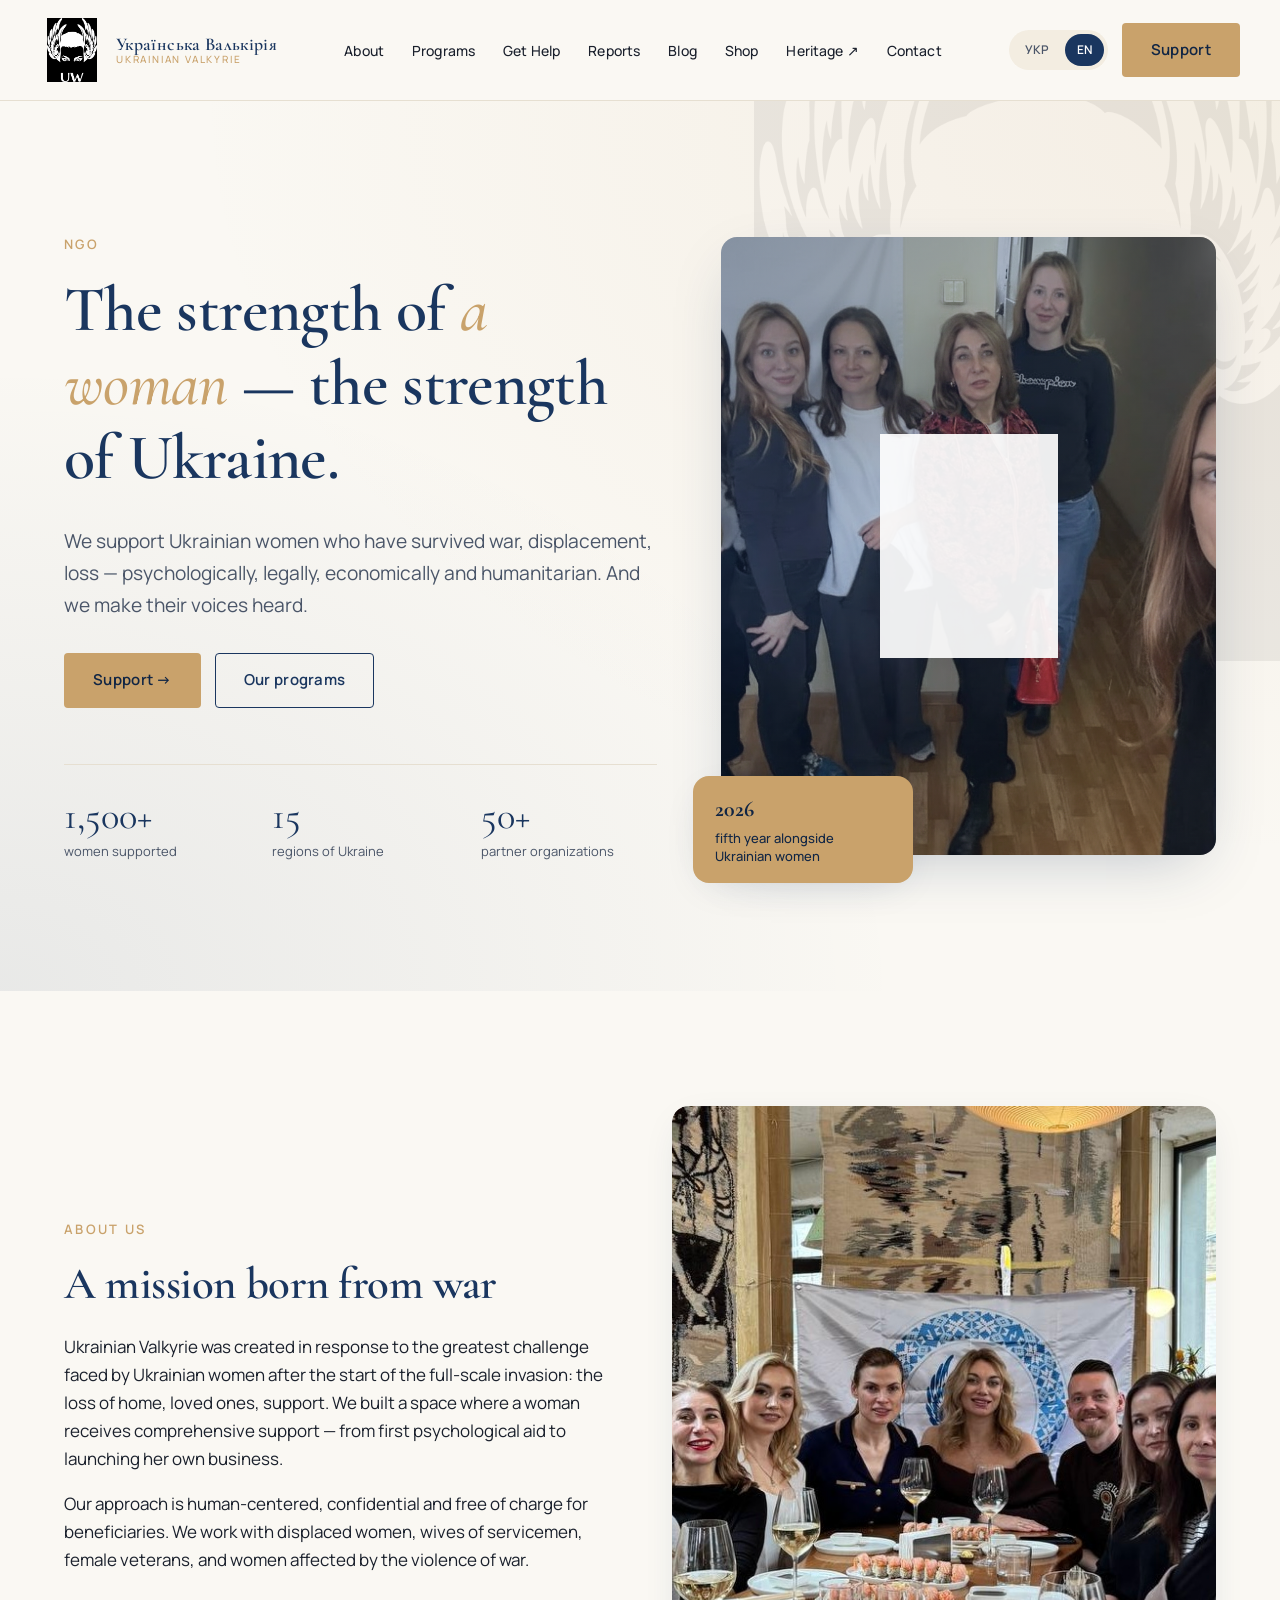
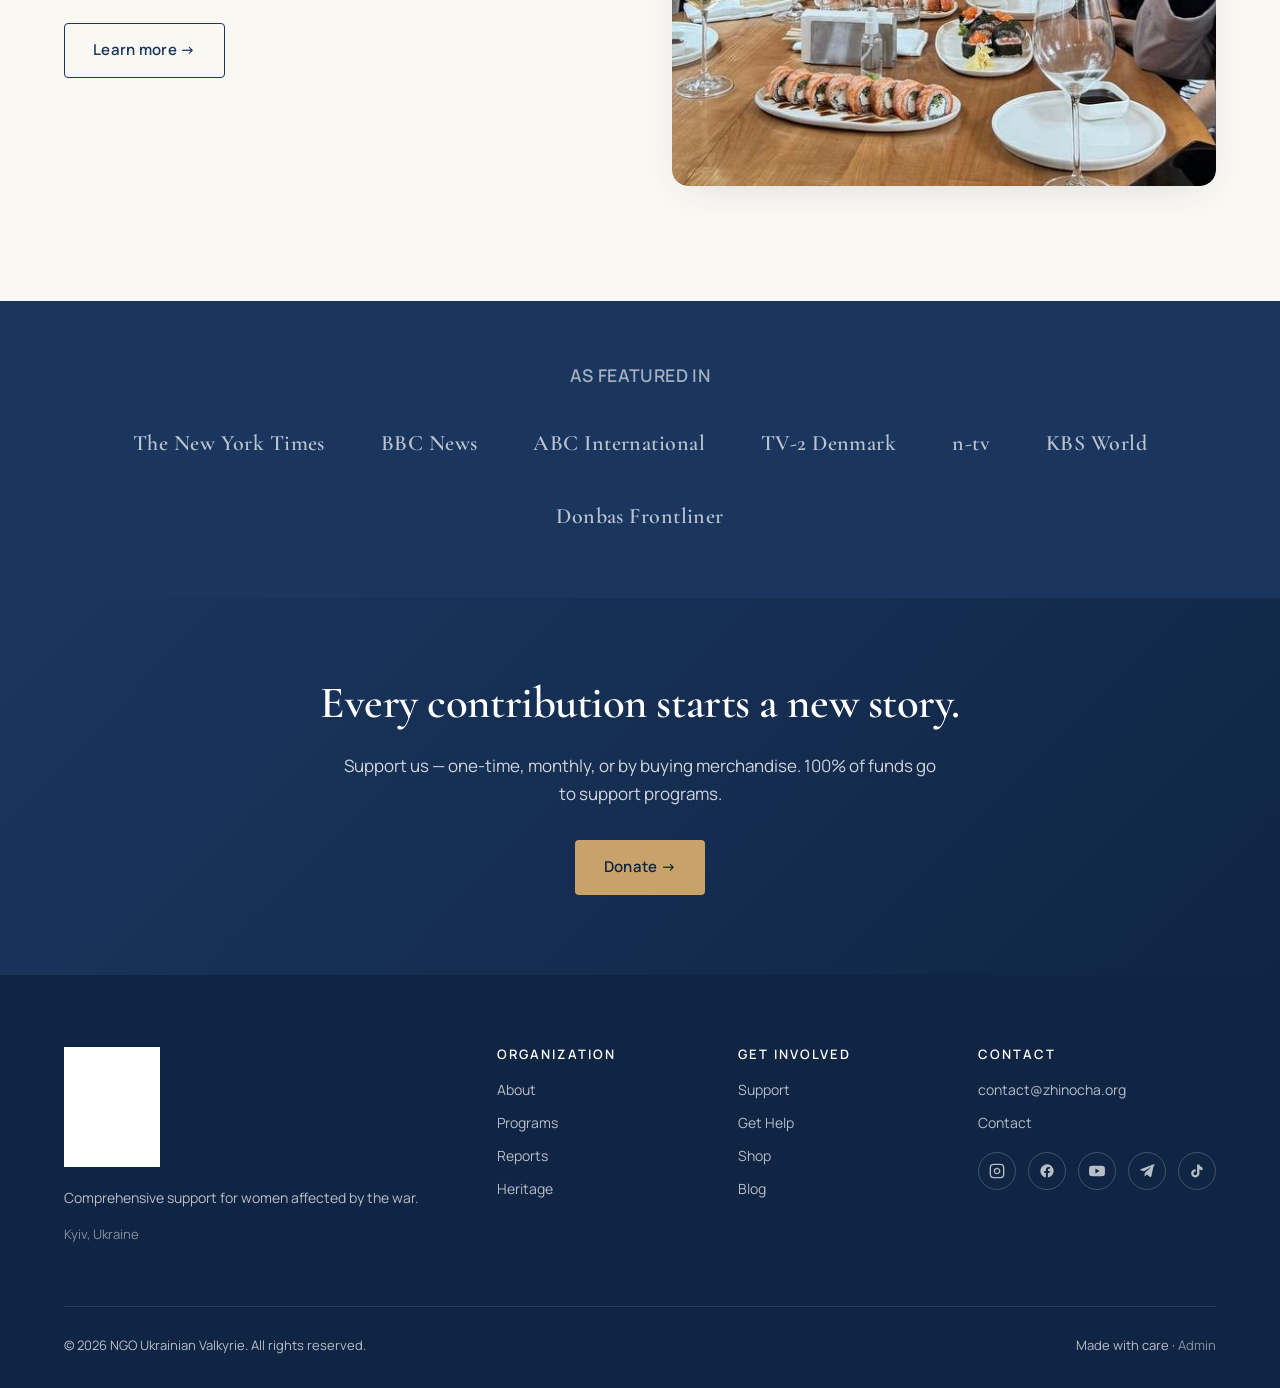
==== en/index.html @ cd6c8b10 "Initial site: Ukrainian Valkyrie Static multi-page site with: - 12 pages (UA) + EN homepage - Blog w" ====
<!DOCTYPE html>
<html lang="en">
<head>
  <meta charset="UTF-8">
  <meta name="viewport" content="width=device-width, initial-scale=1.0">
  <title>Ukrainian Valkyrie — supporting women affected by war</title>
  <meta name="description" content="Ukrainian Valkyrie NGO — psychological, legal, humanitarian and economic support for Ukrainian women affected by the war.">
  <link rel="icon" type="image/png" href="../public/images/logo.png">
  <link href="https://fonts.googleapis.com/css2?family=Cormorant+Garamond:ital,wght@0,400;0,500;0,600;0,700;1,500&family=Manrope:wght@400;500;600;700&display=swap" rel="stylesheet">
  <link rel="stylesheet" href="../assets/css/styles.css">
</head>
<body>
  <div id="site-header"></div>

  <section class="hero">
    <div class="container hero-grid">
      <div class="hero-content">
        <span class="eyebrow">NGO</span>
        <h1>The strength of <strong>a woman</strong> — the strength of Ukraine.</h1>
        <p class="lead">We support Ukrainian women who have survived war, displacement, loss — psychologically, legally, economically and humanitarian. And we make their voices heard.</p>
        <div class="hero-actions">
          <a href="donate.html" class="btn btn-gold">Support →</a>
          <a href="programs.html" class="btn btn-outline">Our programs</a>
        </div>
        <div class="hero-stats">
          <div class="hero-stat"><span class="num">1,500+</span><span class="label">women supported</span></div>
          <div class="hero-stat"><span class="num">15</span><span class="label">regions of Ukraine</span></div>
          <div class="hero-stat"><span class="num">50+</span><span class="label">partner organizations</span></div>
        </div>
      </div>
      <div class="hero-visual">
        <div class="frame" style="background: url('../public/images/impact-community.jpg') center/cover no-repeat;">
          <div style="position:absolute; inset:0; background: linear-gradient(135deg, rgba(26,54,95,0.45), rgba(26,54,95,0.15));"></div>
          <img src="../public/images/logo.png" alt="" style="position:relative; z-index:1; width:36%; opacity:0.92;">
        </div>
        <div class="badge">
          <strong>2026</strong>
          fifth year alongside Ukrainian women
        </div>
      </div>
    </div>
  </section>

  <section class="section">
    <div class="container">
      <div class="two-col">
        <div>
          <span class="eyebrow">About us</span>
          <h2>A mission born from war</h2>
          <p>Ukrainian Valkyrie was created in response to the greatest challenge faced by Ukrainian women after the start of the full-scale invasion: the loss of home, loved ones, support. We built a space where a woman receives comprehensive support — from first psychological aid to launching her own business.</p>
          <p>Our approach is human-centered, confidential and free of charge for beneficiaries. We work with displaced women, wives of servicemen, female veterans, and women affected by the violence of war.</p>
          <a href="../en/index.html" class="btn btn-outline mt-32">Learn more →</a>
        </div>
        <div style="aspect-ratio: 4/5; border-radius: var(--radius-lg); overflow: hidden; box-shadow: var(--shadow-soft);">
          <img src="../public/images/mission-team.jpg" alt="" style="width: 100%; height: 100%; object-fit: cover;">
        </div>
      </div>
    </div>
  </section>

  <section class="press-band">
    <div class="container">
      <h4>As featured in</h4>
      <div class="press-logos">
        <a href="https://www.nytimes.com/" target="_blank">The New York Times</a>
        <a href="https://www.bbc.com/" target="_blank">BBC News</a>
        <a href="https://www.abc.es/" target="_blank">ABC International</a>
        <a href="https://nyheder.tv2.dk/" target="_blank">TV-2 Denmark</a>
        <a href="https://www.n-tv.de/" target="_blank">n-tv</a>
        <a href="https://www.youtube.com/" target="_blank">KBS World</a>
        <a href="https://www.frontliner.com.ua/" target="_blank">Donbas Frontliner</a>
      </div>
    </div>
  </section>

  <section class="cta-band">
    <div class="container">
      <h2>Every contribution starts a new story.</h2>
      <p>Support us — one-time, monthly, or by buying merchandise. 100% of funds go to support programs.</p>
      <a href="donate.html" class="btn btn-gold">Donate →</a>
    </div>
  </section>

  <div id="site-footer"></div>
  <script src="../assets/js/main.js"></script>
</body>
</html>
---- assets/css/styles.css ----
/* ==========================================
   Українська Валькірія — brand styles
   ========================================== */

:root {
  --uv-navy: #1a365f;
  --uv-navy-dark: #102544;
  --uv-navy-light: #2c4f80;
  --uv-gold: #c9a26b;
  --uv-gold-soft: #e8d3b0;
  --uv-cream: #faf8f3;
  --uv-cream-warm: #f3ede1;
  --uv-ink: #1a202c;
  --uv-ink-soft: #4a5568;
  --uv-line: #e6dfd1;
  --uv-white: #ffffff;
  --uv-rose: #c97b8b;
  --uv-rose-soft: #f3dfe2;

  --font-display: 'Cormorant Garamond', 'Playfair Display', Georgia, serif;
  --font-body: 'Manrope', 'Inter', -apple-system, sans-serif;

  --container: 1200px;
  --radius: 4px;
  --radius-lg: 16px;
  --shadow-soft: 0 10px 40px -15px rgba(26, 54, 95, 0.18);
  --shadow-lift: 0 20px 60px -20px rgba(26, 54, 95, 0.28);
}

* { box-sizing: border-box; }

html { scroll-behavior: smooth; }

body {
  margin: 0;
  font-family: var(--font-body);
  font-size: 17px;
  line-height: 1.65;
  color: var(--uv-ink);
  background: var(--uv-cream);
  -webkit-font-smoothing: antialiased;
  text-rendering: optimizeLegibility;
}

img { max-width: 100%; display: block; }

a { color: var(--uv-navy); text-decoration: none; transition: color .2s ease; }
a:hover { color: var(--uv-gold); }

h1, h2, h3, h4 {
  font-family: var(--font-display);
  font-weight: 600;
  color: var(--uv-navy);
  line-height: 1.15;
  letter-spacing: -0.01em;
  margin: 0 0 0.5em;
}
h1 { font-size: clamp(2.4rem, 5vw, 4.2rem); }
h2 { font-size: clamp(1.9rem, 3.5vw, 2.8rem); }
h3 { font-size: clamp(1.3rem, 2vw, 1.55rem); }
h4 { font-size: 1.1rem; font-family: var(--font-body); font-weight: 600; letter-spacing: 0.02em; text-transform: uppercase; color: var(--uv-ink-soft); }

p { margin: 0 0 1em; }

.container { width: 100%; max-width: var(--container); margin: 0 auto; padding: 0 24px; }
.container-wide { max-width: 1400px; }

.section { padding: clamp(64px, 9vw, 120px) 0; }
.section-tight { padding: clamp(40px, 6vw, 80px) 0; }

.eyebrow {
  font-size: 13px;
  font-weight: 600;
  letter-spacing: 0.18em;
  text-transform: uppercase;
  color: var(--uv-gold);
  margin-bottom: 18px;
  display: inline-block;
}

.lead { font-size: 1.2rem; color: var(--uv-ink-soft); max-width: 640px; }

/* ==========================================
   Buttons
   ========================================== */
.btn {
  display: inline-flex;
  align-items: center;
  gap: 10px;
  padding: 14px 28px;
  font-family: var(--font-body);
  font-size: 15px;
  font-weight: 600;
  letter-spacing: 0.02em;
  border: 1.5px solid transparent;
  border-radius: var(--radius);
  cursor: pointer;
  transition: all .25s ease;
  text-decoration: none;
}
.btn-primary { background: var(--uv-navy); color: var(--uv-white); }
.btn-primary:hover { background: var(--uv-navy-dark); color: var(--uv-white); transform: translateY(-1px); box-shadow: var(--shadow-soft); }
.btn-gold { background: var(--uv-gold); color: var(--uv-navy-dark); }
.btn-gold:hover { background: #b58c52; color: var(--uv-white); }
.btn-outline { background: transparent; border-color: var(--uv-navy); color: var(--uv-navy); }
.btn-outline:hover { background: var(--uv-navy); color: var(--uv-white); }
.btn-ghost { background: rgba(255,255,255,0.1); border-color: rgba(255,255,255,0.4); color: var(--uv-white); }
.btn-ghost:hover { background: rgba(255,255,255,0.2); color: var(--uv-white); }

/* ==========================================
   Header
   ========================================== */
.site-header {
  position: sticky;
  top: 0;
  z-index: 50;
  background: rgba(250, 248, 243, 0.92);
  backdrop-filter: saturate(180%) blur(12px);
  -webkit-backdrop-filter: saturate(180%) blur(12px);
  border-bottom: 1px solid var(--uv-line);
}
.nav {
  display: flex;
  align-items: center;
  justify-content: space-between;
  gap: 32px;
  padding: 18px 0;
}
.nav-brand {
  display: flex;
  align-items: center;
  gap: 12px;
  font-family: var(--font-display);
  font-weight: 600;
  font-size: 18px;
  color: var(--uv-navy);
  letter-spacing: 0.02em;
}
.nav-brand img { width: 64px; height: 64px; object-fit: contain; }
.nav-brand-text { display: flex; flex-direction: column; line-height: 1.05; }
.nav-brand-text small { font-family: var(--font-body); font-size: 10px; font-weight: 500; letter-spacing: 0.18em; text-transform: uppercase; color: var(--uv-gold); }

.nav-menu { display: flex; align-items: center; gap: 28px; list-style: none; margin: 0; padding: 0; }
.nav-menu a {
  font-size: 14px;
  font-weight: 500;
  color: var(--uv-ink);
  letter-spacing: 0.01em;
  position: relative;
  padding: 6px 0;
}
.nav-menu a:hover { color: var(--uv-navy); }
.nav-menu a.active::after {
  content: '';
  position: absolute;
  bottom: -2px;
  left: 0;
  right: 0;
  height: 1.5px;
  background: var(--uv-gold);
}

.nav-actions { display: flex; align-items: center; gap: 14px; }
.lang-switch { display: flex; gap: 4px; padding: 4px; background: var(--uv-cream-warm); border-radius: 999px; }
.lang-switch a { font-size: 12px; font-weight: 600; padding: 6px 12px; border-radius: 999px; color: var(--uv-ink-soft); }
.lang-switch a.active { background: var(--uv-navy); color: var(--uv-white); }

.nav-toggle { display: none; background: none; border: 0; cursor: pointer; padding: 8px; }
.nav-toggle span { display: block; width: 24px; height: 2px; background: var(--uv-navy); margin: 5px 0; transition: all .25s ease; }

@media (max-width: 980px) {
  .nav-menu, .nav-actions .lang-switch { display: none; }
  .nav-toggle { display: block; }
  .nav-actions .btn { display: none; }
  .nav-menu.is-open {
    display: flex;
    position: absolute;
    top: 100%;
    left: 0;
    right: 0;
    flex-direction: column;
    background: var(--uv-cream);
    padding: 24px;
    gap: 18px;
    border-bottom: 1px solid var(--uv-line);
  }
}

/* ==========================================
   Hero
   ========================================== */
.hero {
  position: relative;
  padding: clamp(80px, 10vw, 140px) 0 clamp(80px, 10vw, 140px);
  background:
    radial-gradient(ellipse at top right, rgba(201, 162, 107, 0.12), transparent 60%),
    radial-gradient(ellipse at bottom left, rgba(26, 54, 95, 0.08), transparent 50%),
    var(--uv-cream);
  overflow: hidden;
}
.hero::before {
  content: '';
  position: absolute;
  top: -160px;
  right: -120px;
  width: 720px;
  height: 720px;
  background: url('../../public/images/logo.png') center/contain no-repeat;
  opacity: 0.06;
  pointer-events: none;
}
.hero-grid { display: grid; grid-template-columns: 1.2fr 1fr; gap: 64px; align-items: center; position: relative; z-index: 1; }
.hero-content h1 strong { color: var(--uv-gold); font-style: italic; font-weight: 500; }
.hero-actions { display: flex; gap: 14px; margin-top: 32px; flex-wrap: wrap; }
.hero-stats { display: grid; grid-template-columns: repeat(3, 1fr); gap: 32px; margin-top: 56px; padding-top: 32px; border-top: 1px solid var(--uv-line); }
.hero-stat .num { font-family: var(--font-display); font-size: 2.4rem; color: var(--uv-navy); display: block; line-height: 1; }
.hero-stat .label { font-size: 13px; color: var(--uv-ink-soft); margin-top: 6px; display: block; }

.hero-visual { position: relative; aspect-ratio: 4/5; }
.hero-visual .frame {
  position: absolute; inset: 0;
  background: linear-gradient(135deg, var(--uv-navy), var(--uv-navy-light));
  border-radius: var(--radius-lg);
  overflow: hidden;
  box-shadow: var(--shadow-lift);
  display: flex; align-items: center; justify-content: center;
}
.hero-visual .frame img { width: 92%; height: auto; opacity: 1; filter: brightness(0) invert(1); }
.hero-visual .badge {
  position: absolute;
  bottom: -28px; left: -28px;
  background: var(--uv-gold);
  color: var(--uv-navy-dark);
  padding: 18px 22px;
  border-radius: var(--radius-lg);
  box-shadow: var(--shadow-soft);
  font-size: 13px;
  max-width: 220px;
  font-weight: 500;
  line-height: 1.4;
}
.hero-visual .badge strong { display: block; font-family: var(--font-display); font-size: 22px; margin-bottom: 4px; }

@media (max-width: 900px) {
  .hero-grid { grid-template-columns: 1fr; gap: 48px; }
  .hero-visual { max-width: 420px; margin: 0 auto; }
  .hero-stats { grid-template-columns: repeat(3, 1fr); gap: 16px; }
}

/* ==========================================
   Programs / cards
   ========================================== */
.cards { display: grid; grid-template-columns: repeat(auto-fit, minmax(260px, 1fr)); gap: 24px; }
.card {
  background: var(--uv-white);
  border: 1px solid var(--uv-line);
  border-radius: var(--radius-lg);
  padding: 36px 28px;
  transition: all .3s ease;
}
.card:hover { transform: translateY(-4px); box-shadow: var(--shadow-soft); border-color: var(--uv-gold-soft); }
.card-icon {
  width: 56px; height: 56px;
  background: var(--uv-cream-warm);
  border-radius: 12px;
  display: flex; align-items: center; justify-content: center;
  color: var(--uv-navy);
  margin-bottom: 24px;
  font-size: 26px;
}
.card h3 { margin-bottom: 12px; }
.card p { color: var(--uv-ink-soft); font-size: 15px; margin: 0; }

/* ==========================================
   Section header
   ========================================== */
.sec-head { text-align: center; max-width: 720px; margin: 0 auto 64px; }
.sec-head .eyebrow { display: block; }

/* ==========================================
   Values
   ========================================== */
.values-grid { display: grid; grid-template-columns: repeat(auto-fit, minmax(200px, 1fr)); gap: 32px; }
.value-item { text-align: center; padding: 24px 16px; }
.value-num { font-family: var(--font-display); font-size: 48px; color: var(--uv-gold); display: block; line-height: 1; }
.value-item h4 { color: var(--uv-navy); font-size: 1.1rem; font-family: var(--font-display); text-transform: none; letter-spacing: 0; margin-top: 14px; margin-bottom: 6px; }
.value-item p { font-size: 14px; color: var(--uv-ink-soft); margin: 0; }

/* ==========================================
   Press / partners
   ========================================== */
.press-band { background: var(--uv-navy); color: var(--uv-white); padding: 64px 0; }
.press-band h4 { color: rgba(255,255,255,0.6); text-align: center; margin-bottom: 40px; }
.press-logos { display: flex; flex-wrap: wrap; justify-content: center; align-items: center; gap: 36px 56px; }
.press-logos a { color: var(--uv-white); font-family: var(--font-display); font-size: 22px; font-weight: 600; opacity: 0.7; transition: opacity .2s ease; letter-spacing: 0.02em; }
.press-logos a:hover { opacity: 1; color: var(--uv-gold-soft); }

.partners-grid {
  display: grid;
  grid-template-columns: repeat(auto-fill, minmax(180px, 1fr));
  gap: 16px;
}
.partner {
  background: var(--uv-white);
  border: 1px solid var(--uv-line);
  border-radius: var(--radius);
  padding: 28px 16px;
  text-align: center;
  font-weight: 500;
  font-size: 14px;
  color: var(--uv-ink-soft);
  transition: all .25s ease;
  min-height: 100px;
  display: flex; align-items: center; justify-content: center;
}
.partner:hover { border-color: var(--uv-gold); color: var(--uv-navy); }
.partners-more { display: none; }
.partners-more.is-visible { display: contents; }
.partners-toggle { display: block; margin: 32px auto 0; }

/* ==========================================
   Testimonials
   ========================================== */
.testimonials { background: var(--uv-cream-warm); }
.t-grid { display: grid; grid-template-columns: repeat(auto-fit, minmax(300px, 1fr)); gap: 24px; }
.t-card {
  background: var(--uv-white);
  border-radius: var(--radius-lg);
  padding: 32px;
  box-shadow: var(--shadow-soft);
  position: relative;
}
.t-card::before {
  content: '“';
  font-family: var(--font-display);
  font-size: 80px;
  color: var(--uv-gold);
  position: absolute;
  top: -20px;
  left: 16px;
  line-height: 1;
}
.t-quote { font-family: var(--font-display); font-size: 1.15rem; color: var(--uv-ink); line-height: 1.45; font-style: italic; margin-bottom: 20px; }
.t-author { display: flex; align-items: center; gap: 14px; margin-top: 24px; }
.t-avatar { width: 44px; height: 44px; border-radius: 50%; background: var(--uv-cream-warm); display: flex; align-items: center; justify-content: center; font-weight: 600; color: var(--uv-navy); }
.t-author-meta strong { display: block; font-weight: 600; font-size: 15px; }
.t-author-meta span { font-size: 13px; color: var(--uv-ink-soft); }

/* ==========================================
   CTA band
   ========================================== */
.cta-band {
  background: linear-gradient(135deg, var(--uv-navy), var(--uv-navy-dark));
  color: var(--uv-white);
  padding: 80px 0;
  text-align: center;
}
.cta-band h2 { color: var(--uv-white); }
.cta-band p { color: rgba(255,255,255,0.8); max-width: 600px; margin: 0 auto 32px; }

/* ==========================================
   Footer
   ========================================== */
.site-footer {
  background: var(--uv-navy-dark);
  color: rgba(255,255,255,0.7);
  padding: 72px 0 32px;
  font-size: 14px;
}
.site-footer h4 { color: var(--uv-white); font-size: 13px; letter-spacing: 0.16em; }
.site-footer a { color: rgba(255,255,255,0.7); }
.site-footer a:hover { color: var(--uv-gold); }
.footer-grid { display: grid; grid-template-columns: 2fr 1fr 1fr 1fr; gap: 48px; padding-bottom: 48px; border-bottom: 1px solid rgba(255,255,255,0.1); }
.footer-brand img { width: 96px; margin-bottom: 20px; filter: brightness(0) invert(1); }
.footer-brand p { line-height: 1.6; }
.footer-col ul { list-style: none; padding: 0; margin: 16px 0 0; display: flex; flex-direction: column; gap: 10px; }
.footer-bottom { padding-top: 28px; display: flex; justify-content: space-between; align-items: center; flex-wrap: wrap; gap: 16px; font-size: 13px; }
.footer-social { display: flex; gap: 12px; }
.footer-social a {
  width: 38px; height: 38px;
  border: 1px solid rgba(255,255,255,0.2);
  border-radius: 50%;
  display: flex; align-items: center; justify-content: center;
  transition: all .25s ease;
}
.footer-social a:hover { background: var(--uv-gold); border-color: var(--uv-gold); color: var(--uv-navy-dark); }
@media (max-width: 800px) {
  .footer-grid { grid-template-columns: 1fr 1fr; gap: 32px; }
}

/* ==========================================
   Page hero (sub-pages)
   ========================================== */
.page-hero {
  background: linear-gradient(135deg, var(--uv-cream-warm), var(--uv-cream));
  padding: clamp(80px, 9vw, 140px) 0 clamp(48px, 6vw, 80px);
  text-align: center;
  border-bottom: 1px solid var(--uv-line);
}
.page-hero p { max-width: 640px; margin: 16px auto 0; color: var(--uv-ink-soft); font-size: 1.1rem; }

/* ==========================================
   Two-column content
   ========================================== */
.two-col { display: grid; grid-template-columns: 1fr 1fr; gap: 64px; align-items: center; }
.two-col img { border-radius: var(--radius-lg); box-shadow: var(--shadow-soft); }
@media (max-width: 800px) { .two-col { grid-template-columns: 1fr; gap: 32px; } }

/* ==========================================
   Team
   ========================================== */
.team-grid { display: grid; grid-template-columns: repeat(auto-fit, minmax(220px, 1fr)); gap: 32px; }
.team-member { text-align: center; }
.team-photo {
  width: 160px; height: 160px;
  border-radius: 50%;
  margin: 0 auto 20px;
  background: linear-gradient(135deg, var(--uv-cream-warm), var(--uv-gold-soft));
  display: flex; align-items: center; justify-content: center;
  font-family: var(--font-display);
  font-size: 48px;
  color: var(--uv-navy);
  border: 4px solid var(--uv-white);
  box-shadow: var(--shadow-soft);
}
.team-name { font-family: var(--font-display); font-size: 1.25rem; color: var(--uv-navy); margin: 0 0 4px; }
.team-role { font-size: 13px; letter-spacing: 0.1em; text-transform: uppercase; color: var(--uv-gold); }

/* ==========================================
   Reports
   ========================================== */
.reports-grid { display: grid; grid-template-columns: repeat(auto-fit, minmax(280px, 1fr)); gap: 24px; }
.report-card {
  background: var(--uv-white);
  border: 1px solid var(--uv-line);
  border-radius: var(--radius-lg);
  padding: 32px;
  display: flex;
  flex-direction: column;
  gap: 16px;
  transition: all .25s ease;
}
.report-card:hover { box-shadow: var(--shadow-soft); transform: translateY(-3px); }
.report-year { font-family: var(--font-display); font-size: 2.4rem; color: var(--uv-gold); line-height: 1; }
.report-card h3 { margin: 0; font-size: 1.15rem; }
.report-card p { font-size: 14px; color: var(--uv-ink-soft); margin: 0; }
.report-meta { display: flex; align-items: center; gap: 8px; font-size: 12px; color: var(--uv-ink-soft); margin-top: auto; padding-top: 16px; border-top: 1px solid var(--uv-line); }

/* ==========================================
   Blog
   ========================================== */
.blog-grid { display: grid; grid-template-columns: repeat(auto-fit, minmax(300px, 1fr)); gap: 32px; }
.post-card {
  background: var(--uv-white);
  border-radius: var(--radius-lg);
  overflow: hidden;
  border: 1px solid var(--uv-line);
  transition: all .25s ease;
  display: flex;
  flex-direction: column;
}
.post-card:hover { transform: translateY(-3px); box-shadow: var(--shadow-soft); }
.post-cover { aspect-ratio: 16/10; background: linear-gradient(135deg, var(--uv-navy), var(--uv-navy-light)); overflow: hidden; }
.post-cover img { width: 100%; height: 100%; object-fit: cover; display: block; }
.post-body { padding: 28px; flex: 1; display: flex; flex-direction: column; }
.post-meta { font-size: 12px; letter-spacing: 0.1em; text-transform: uppercase; color: var(--uv-gold); margin-bottom: 12px; }
.post-card h3 { font-size: 1.25rem; margin-bottom: 12px; }
.post-card p { color: var(--uv-ink-soft); font-size: 15px; flex: 1; }
.post-card .read-more { margin-top: 16px; font-weight: 600; font-size: 14px; color: var(--uv-navy); }

.post-article { max-width: 760px; margin: 0 auto; }
.post-article h1 { margin-bottom: 24px; }
.post-article p { font-size: 1.1rem; line-height: 1.75; color: #2d3748; }
.post-article h2, .post-article h3 { margin-top: 2em; }
.post-article img { margin: 32px 0; border-radius: var(--radius-lg); }

/* ==========================================
   Shop
   ========================================== */
.shop-grid { display: grid; grid-template-columns: repeat(auto-fill, minmax(260px, 1fr)); gap: 32px; }
.product {
  background: var(--uv-white);
  border-radius: var(--radius-lg);
  overflow: hidden;
  border: 1px solid var(--uv-line);
  transition: all .25s ease;
  display: flex; flex-direction: column;
}
.product:hover { transform: translateY(-3px); box-shadow: var(--shadow-soft); }
.product-img { aspect-ratio: 1/1; background: var(--uv-cream-warm); display: flex; align-items: center; justify-content: center; }
.product-img img { width: 60%; opacity: 0.8; }
.product-body { padding: 24px; display: flex; flex-direction: column; gap: 8px; flex: 1; }
.product-name { font-family: var(--font-display); font-size: 1.2rem; color: var(--uv-navy); margin: 0; }
.product-desc { font-size: 14px; color: var(--uv-ink-soft); margin: 0; flex: 1; }
.product-foot { display: flex; align-items: center; justify-content: space-between; margin-top: 16px; gap: 12px; }
.product-price { font-family: var(--font-display); font-size: 1.4rem; color: var(--uv-navy); font-weight: 600; }
.product-foot .btn { padding: 10px 18px; font-size: 13px; }

.cart-banner {
  position: fixed; bottom: 24px; right: 24px;
  background: var(--uv-navy); color: var(--uv-white);
  padding: 14px 22px; border-radius: 999px;
  box-shadow: var(--shadow-lift);
  display: none; align-items: center; gap: 12px;
  z-index: 60;
  font-size: 14px;
}
.cart-banner.is-visible { display: flex; }

/* ==========================================
   Donate
   ========================================== */
.donate-options { display: grid; grid-template-columns: repeat(auto-fit, minmax(240px, 1fr)); gap: 20px; }
.donate-option {
  background: var(--uv-white);
  border: 1px solid var(--uv-line);
  border-radius: var(--radius-lg);
  padding: 28px;
  display: flex;
  flex-direction: column;
  gap: 14px;
  transition: all .25s ease;
}
.donate-option:hover { border-color: var(--uv-gold); box-shadow: var(--shadow-soft); }
.donate-option .label { font-size: 12px; letter-spacing: 0.16em; text-transform: uppercase; color: var(--uv-gold); }
.donate-option h3 { margin: 0; font-family: var(--font-display); font-size: 1.4rem; }
.donate-option p { font-size: 14px; color: var(--uv-ink-soft); margin: 0; }
.donate-option .placeholder { background: var(--uv-cream-warm); padding: 12px 14px; border-radius: var(--radius); font-family: ui-monospace, monospace; font-size: 13px; color: var(--uv-ink-soft); word-break: break-all; }

/* ==========================================
   Forms
   ========================================== */
.form-row { display: flex; flex-direction: column; gap: 6px; margin-bottom: 18px; }
.form-row label { font-size: 13px; font-weight: 600; color: var(--uv-ink-soft); letter-spacing: 0.04em; }
.form-row input, .form-row textarea, .form-row select {
  width: 100%;
  padding: 12px 16px;
  border: 1px solid var(--uv-line);
  border-radius: var(--radius);
  font-family: inherit;
  font-size: 15px;
  background: var(--uv-white);
  transition: border-color .2s ease;
}
.form-row input:focus, .form-row textarea:focus { outline: none; border-color: var(--uv-navy); }

/* ==========================================
   Utility
   ========================================== */
.bg-cream { background: var(--uv-cream-warm); }
.bg-navy { background: var(--uv-navy); color: var(--uv-white); }
.bg-navy h2, .bg-navy h3 { color: var(--uv-white); }
.text-center { text-align: center; }
.mt-32 { margin-top: 32px; }
.mt-48 { margin-top: 48px; }
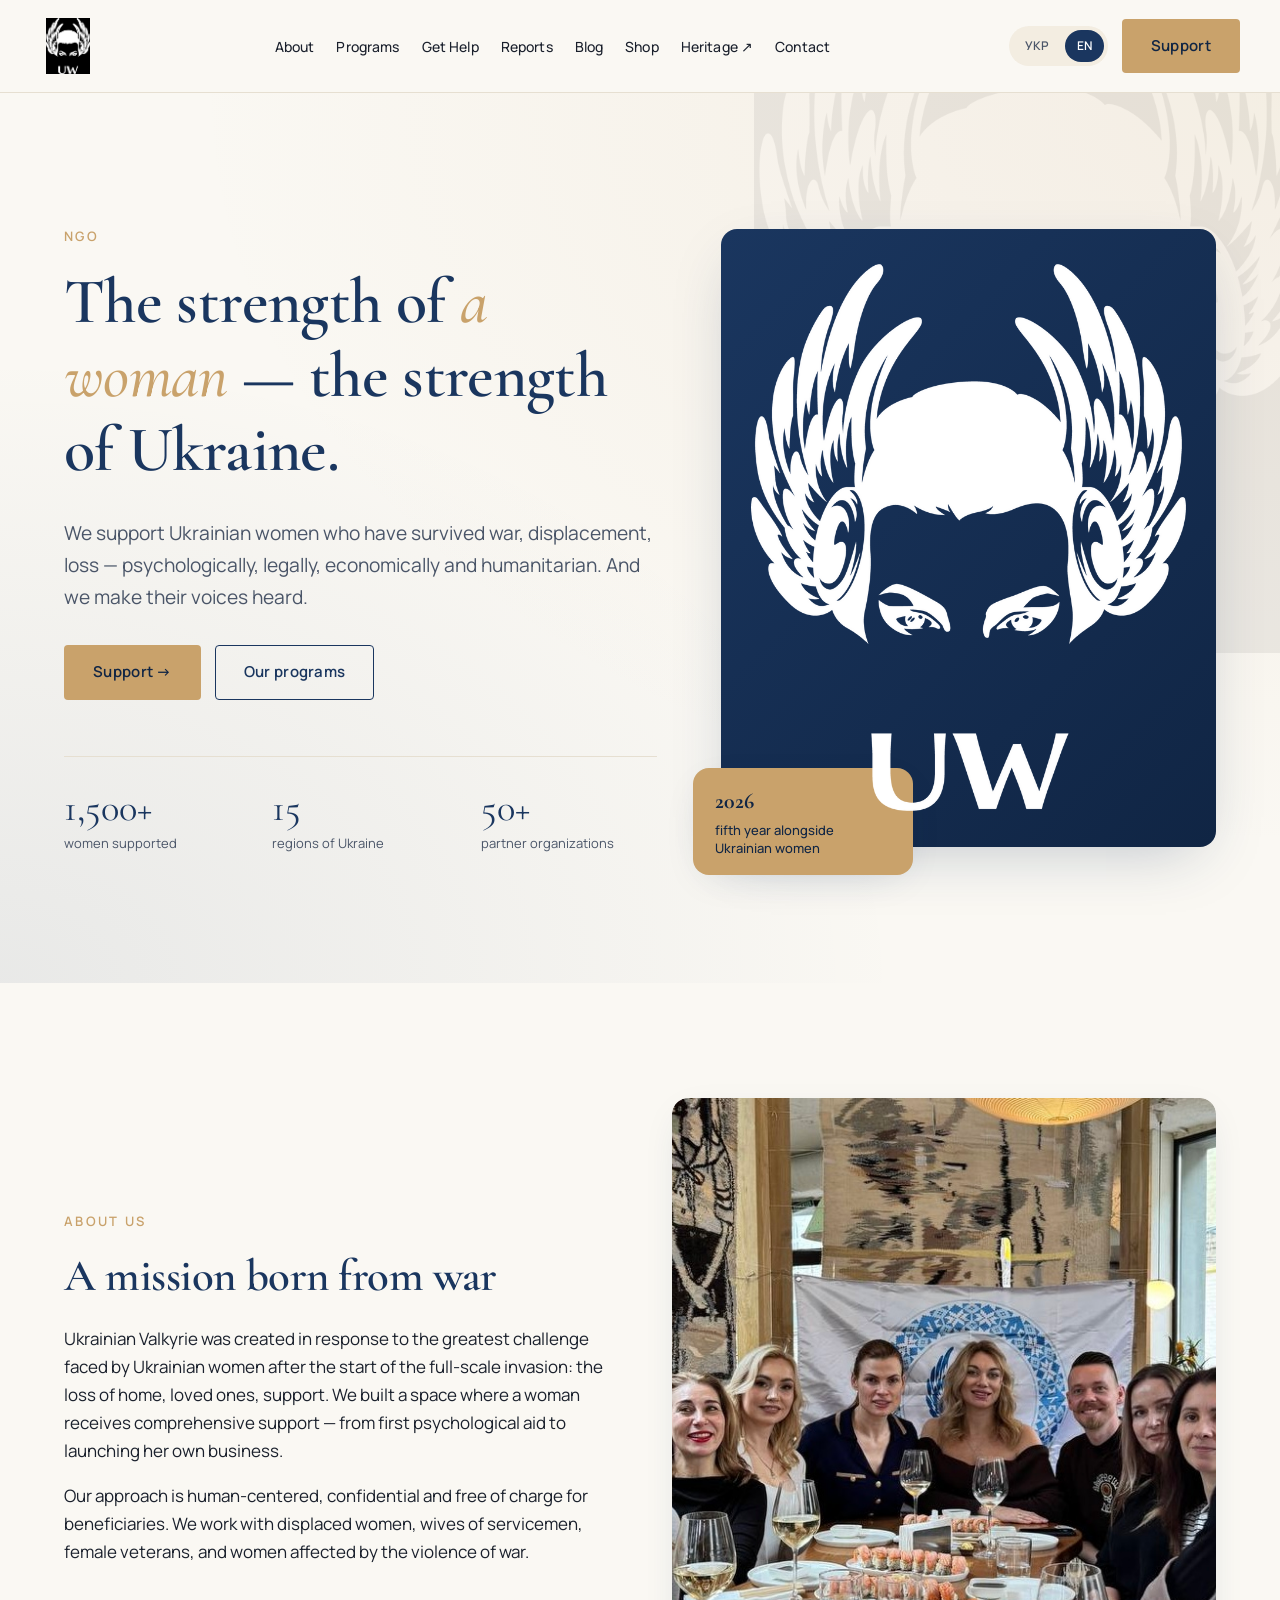
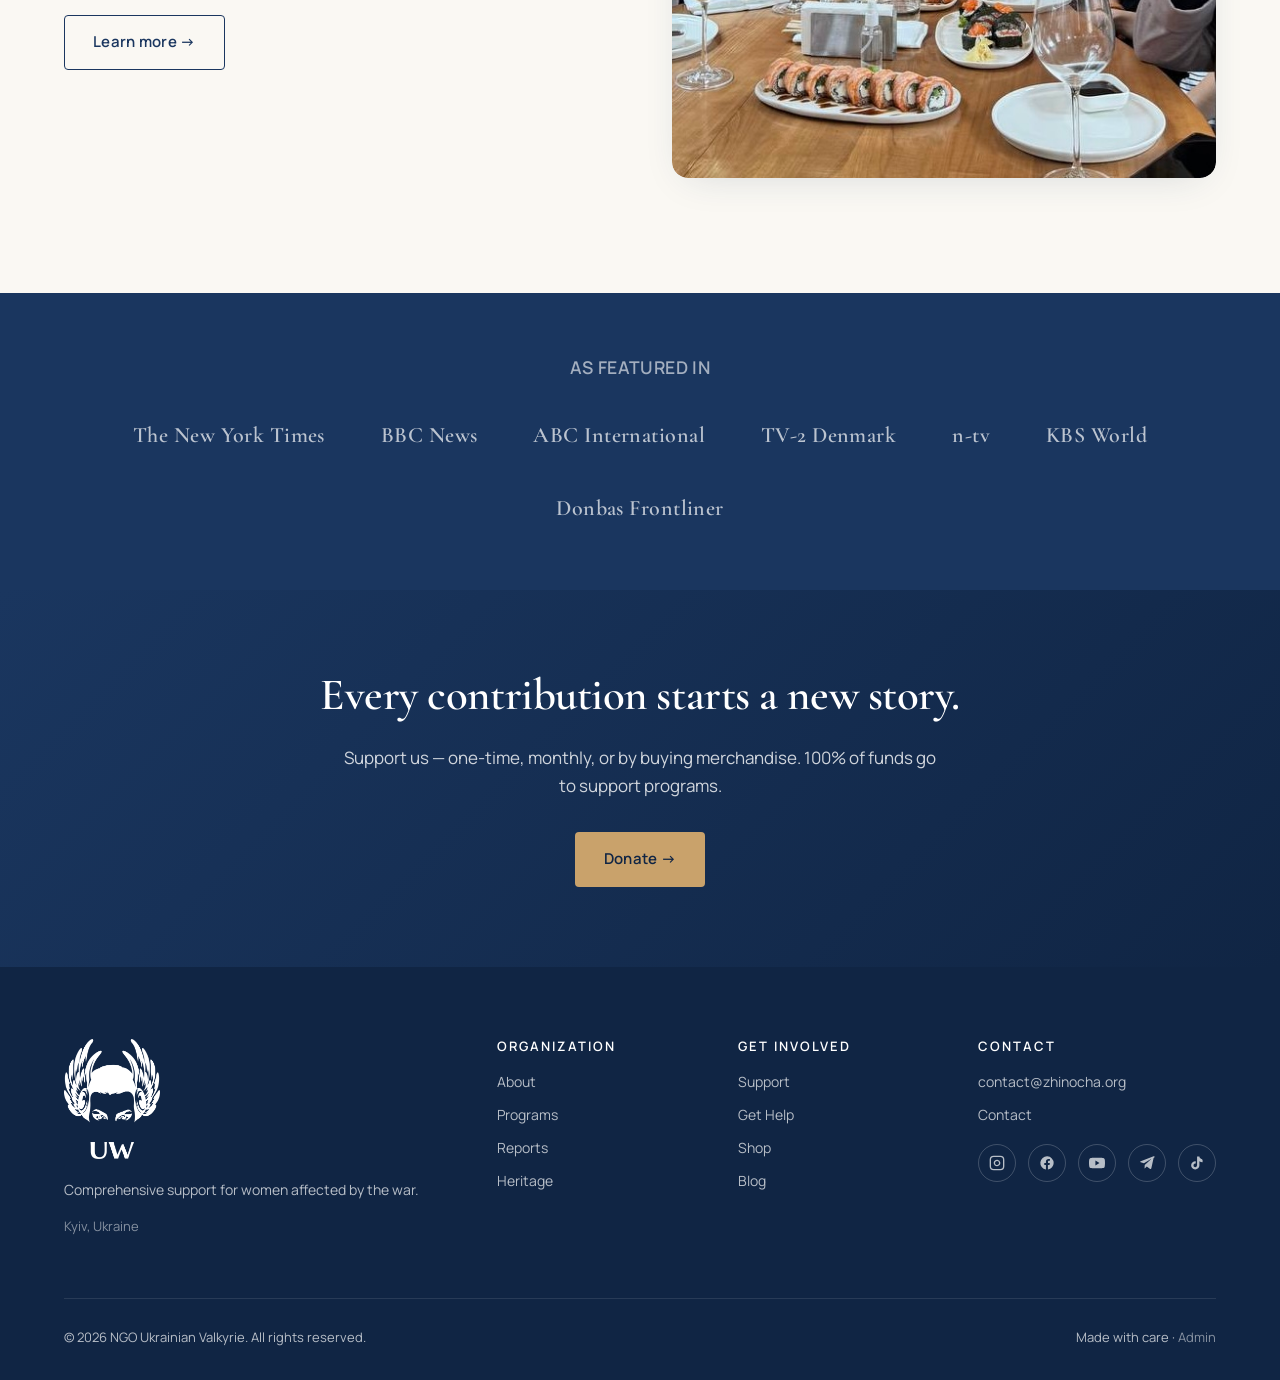
==== commit b0b688f5: "fix: clean navy logo with transparent bg, fix header wrapping - Extract logo + alpha mask from PDF, " ====
--- a/en/index.html
+++ b/en/index.html
@@ -29,9 +29,8 @@
         </div>
       </div>
       <div class="hero-visual">
-        <div class="frame" style="background: url('../public/images/impact-community.jpg') center/cover no-repeat;">
-          <div style="position:absolute; inset:0; background: linear-gradient(135deg, rgba(26,54,95,0.45), rgba(26,54,95,0.15));"></div>
-          <img src="../public/images/logo.png" alt="" style="position:relative; z-index:1; width:36%; opacity:0.92;">
+        <div class="frame" style="background: linear-gradient(135deg, var(--uv-navy), var(--uv-navy-dark));">
+          <img src="../public/images/logo-white.png" alt="Ukrainian Valkyrie" style="width: 88%; height: auto; position: relative; z-index: 1;">
         </div>
         <div class="badge">
           <strong>2026</strong>
--- a/assets/css/styles.css
+++ b/assets/css/styles.css
@@ -136,11 +136,13 @@
   color: var(--uv-navy);
   letter-spacing: 0.02em;
 }
-.nav-brand img { width: 64px; height: 64px; object-fit: contain; }
-.nav-brand-text { display: flex; flex-direction: column; line-height: 1.05; }
+.nav-brand img { width: 56px; height: 56px; object-fit: contain; flex-shrink: 0; }
+.nav-brand-text { display: flex; flex-direction: column; line-height: 1.05; white-space: nowrap; }
+@media (max-width: 1280px) { .nav-brand-text { display: none; } }
 .nav-brand-text small { font-family: var(--font-body); font-size: 10px; font-weight: 500; letter-spacing: 0.18em; text-transform: uppercase; color: var(--uv-gold); }
 
-.nav-menu { display: flex; align-items: center; gap: 28px; list-style: none; margin: 0; padding: 0; }
+.nav-menu { display: flex; align-items: center; gap: 22px; list-style: none; margin: 0; padding: 0; flex-wrap: nowrap; }
+.nav-menu li { white-space: nowrap; }
 .nav-menu a {
   font-size: 14px;
   font-weight: 500;
@@ -225,7 +227,7 @@
   box-shadow: var(--shadow-lift);
   display: flex; align-items: center; justify-content: center;
 }
-.hero-visual .frame img { width: 92%; height: auto; opacity: 1; filter: brightness(0) invert(1); }
+.hero-visual .frame img { width: 92%; height: auto; opacity: 1; }
 .hero-visual .badge {
   position: absolute;
   bottom: -28px; left: -28px;
@@ -371,7 +373,7 @@
 .site-footer a { color: rgba(255,255,255,0.7); }
 .site-footer a:hover { color: var(--uv-gold); }
 .footer-grid { display: grid; grid-template-columns: 2fr 1fr 1fr 1fr; gap: 48px; padding-bottom: 48px; border-bottom: 1px solid rgba(255,255,255,0.1); }
-.footer-brand img { width: 96px; margin-bottom: 20px; filter: brightness(0) invert(1); }
+.footer-brand img { width: 96px; margin-bottom: 20px; }
 .footer-brand p { line-height: 1.6; }
 .footer-col ul { list-style: none; padding: 0; margin: 16px 0 0; display: flex; flex-direction: column; gap: 10px; }
 .footer-bottom { padding-top: 28px; display: flex; justify-content: space-between; align-items: center; flex-wrap: wrap; gap: 16px; font-size: 13px; }
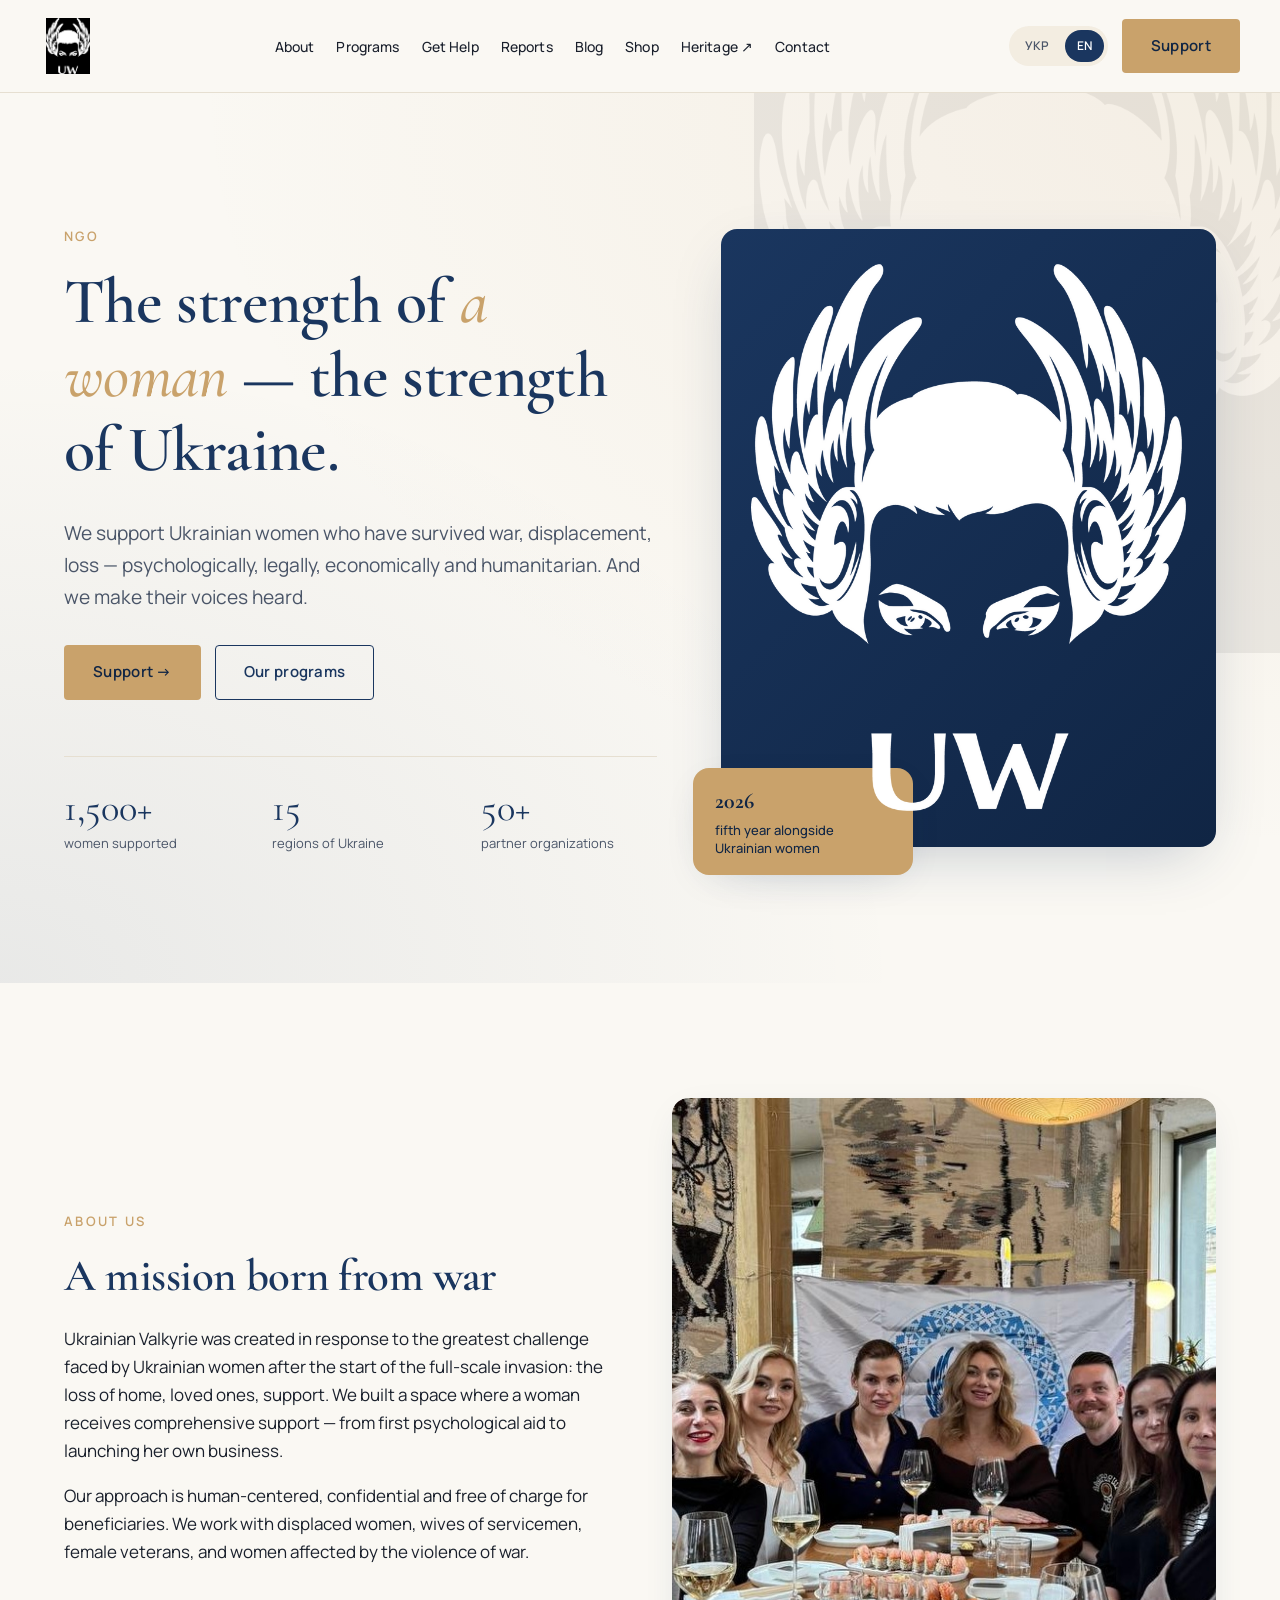
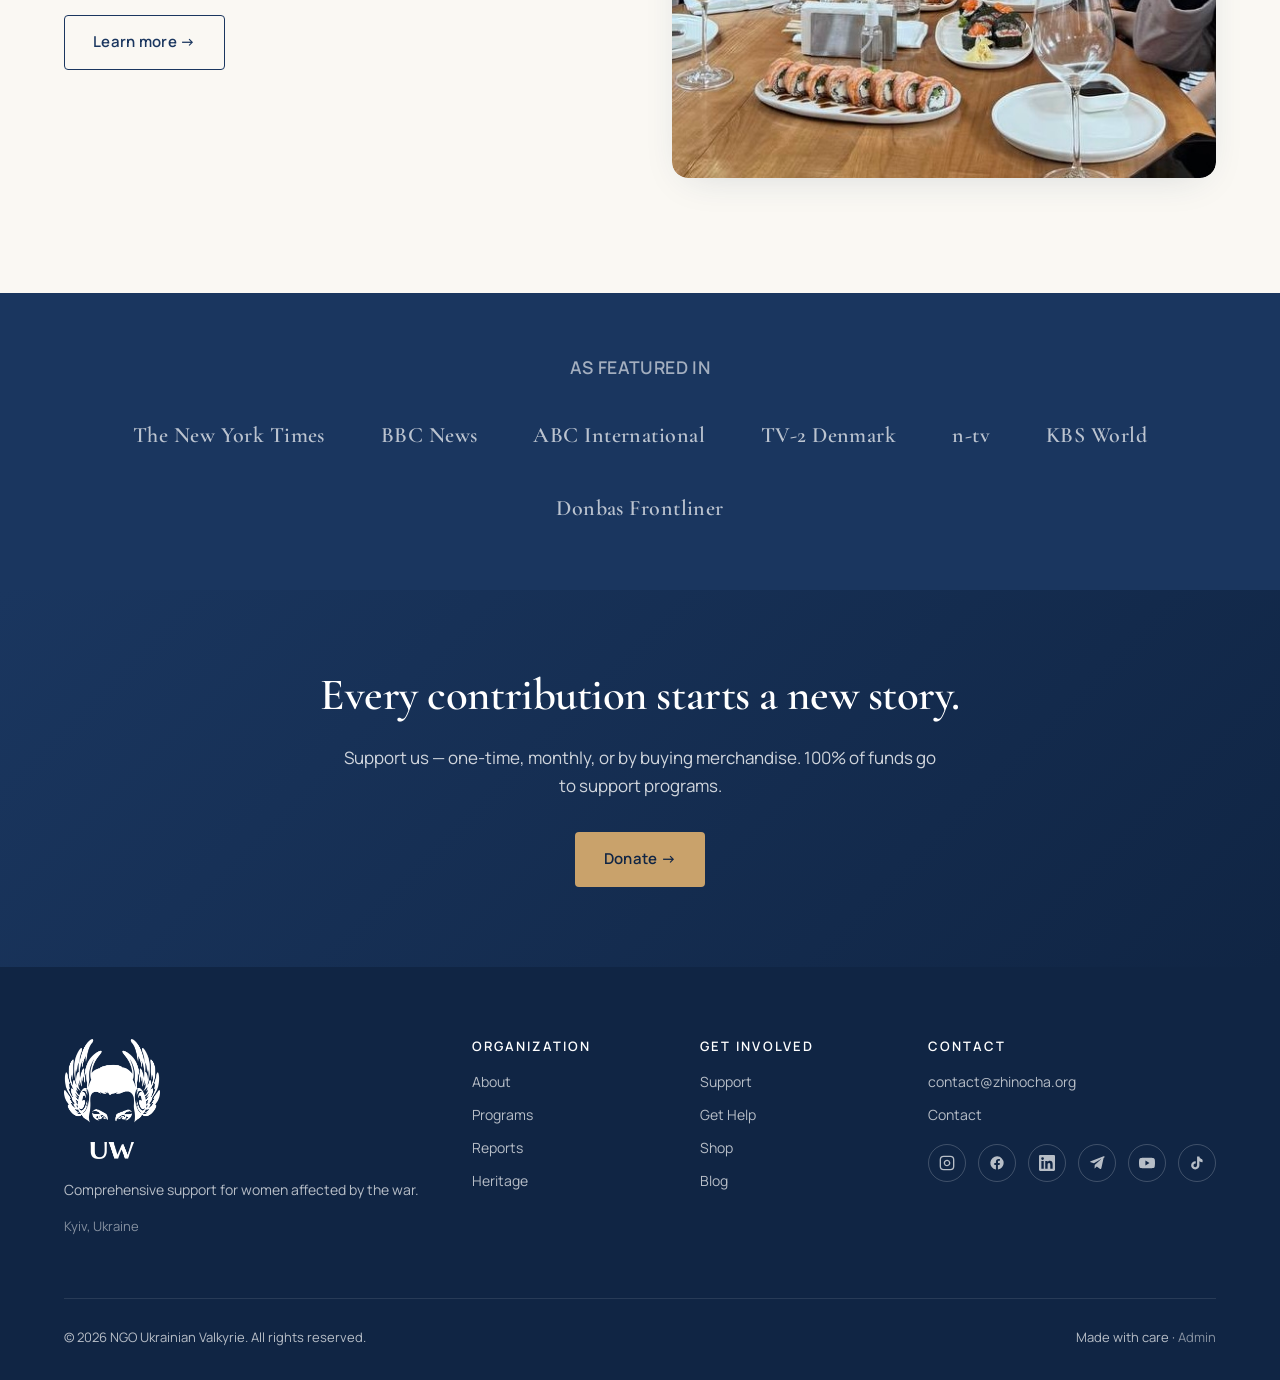
==== commit 918b19d9: "homepage: latest blog section + lock card width 320px (no shrink) - New 'Свіжі історії' block on hom" ====
--- a/en/index.html
+++ b/en/index.html
@@ -7,7 +7,7 @@
   <meta name="description" content="Ukrainian Valkyrie NGO — psychological, legal, humanitarian and economic support for Ukrainian women affected by the war.">
   <link rel="icon" type="image/png" href="../public/images/logo.png">
   <link href="https://fonts.googleapis.com/css2?family=Cormorant+Garamond:ital,wght@0,400;0,500;0,600;0,700;1,500&family=Manrope:wght@400;500;600;700&display=swap" rel="stylesheet">
-  <link rel="stylesheet" href="../assets/css/styles.css">
+  <link rel="stylesheet" href="../assets/css/styles.css?v=3">
 </head>
 <body>
   <div id="site-header"></div>
--- a/assets/css/styles.css
+++ b/assets/css/styles.css
@@ -252,23 +252,34 @@
 /* ==========================================
    Programs / cards
    ========================================== */
-.cards { display: grid; grid-template-columns: repeat(auto-fit, minmax(260px, 1fr)); gap: 24px; }
+.cards {
+  display: flex;
+  flex-wrap: wrap;
+  justify-content: center;
+  gap: 20px;
+  max-width: 1080px;
+  margin: 0 auto;
+}
 .card {
-  background: var(--uv-white);
-  border: 1px solid var(--uv-line);
-  border-radius: var(--radius-lg);
-  padding: 36px 28px;
+  flex: 0 0 320px;
+  width: 320px;
+  max-width: 100%;
+  background: var(--uv-white);
+  border: 1px solid var(--uv-line);
+  border-radius: var(--radius-lg);
+  padding: 28px 24px;
   transition: all .3s ease;
+  box-sizing: border-box;
 }
 .card:hover { transform: translateY(-4px); box-shadow: var(--shadow-soft); border-color: var(--uv-gold-soft); }
 .card-icon {
-  width: 56px; height: 56px;
+  width: 48px; height: 48px;
   background: var(--uv-cream-warm);
-  border-radius: 12px;
+  border-radius: 10px;
   display: flex; align-items: center; justify-content: center;
   color: var(--uv-navy);
-  margin-bottom: 24px;
-  font-size: 26px;
+  margin-bottom: 18px;
+  font-size: 22px;
 }
 .card h3 { margin-bottom: 12px; }
 .card p { color: var(--uv-ink-soft); font-size: 15px; margin: 0; }
@@ -282,11 +293,27 @@
 /* ==========================================
    Values
    ========================================== */
-.values-grid { display: grid; grid-template-columns: repeat(auto-fit, minmax(200px, 1fr)); gap: 32px; }
-.value-item { text-align: center; padding: 24px 16px; }
-.value-num { font-family: var(--font-display); font-size: 48px; color: var(--uv-gold); display: block; line-height: 1; }
-.value-item h4 { color: var(--uv-navy); font-size: 1.1rem; font-family: var(--font-display); text-transform: none; letter-spacing: 0; margin-top: 14px; margin-bottom: 6px; }
-.value-item p { font-size: 14px; color: var(--uv-ink-soft); margin: 0; }
+.values-grid {
+  display: grid;
+  grid-template-columns: repeat(3, 1fr);
+  gap: 32px 24px;
+  max-width: 980px;
+  margin: 0 auto;
+}
+@media (max-width: 800px) { .values-grid { grid-template-columns: repeat(2, 1fr); } }
+@media (max-width: 480px) { .values-grid { grid-template-columns: 1fr; } }
+.value-item {
+  text-align: center;
+  padding: 32px 24px;
+  background: var(--uv-white);
+  border: 1px solid var(--uv-line);
+  border-radius: var(--radius-lg);
+  transition: all .25s ease;
+}
+.value-item:hover { border-color: var(--uv-gold-soft); box-shadow: var(--shadow-soft); transform: translateY(-2px); }
+.value-num { font-family: var(--font-display); font-size: 38px; color: var(--uv-gold); display: block; line-height: 1; }
+.value-item h4 { color: var(--uv-navy); font-size: 1.1rem; font-family: var(--font-display); text-transform: none; letter-spacing: 0; margin-top: 12px; margin-bottom: 6px; }
+.value-item p { font-size: 14px; color: var(--uv-ink-soft); margin: 0; line-height: 1.5; }
 
 /* ==========================================
    Press / partners
